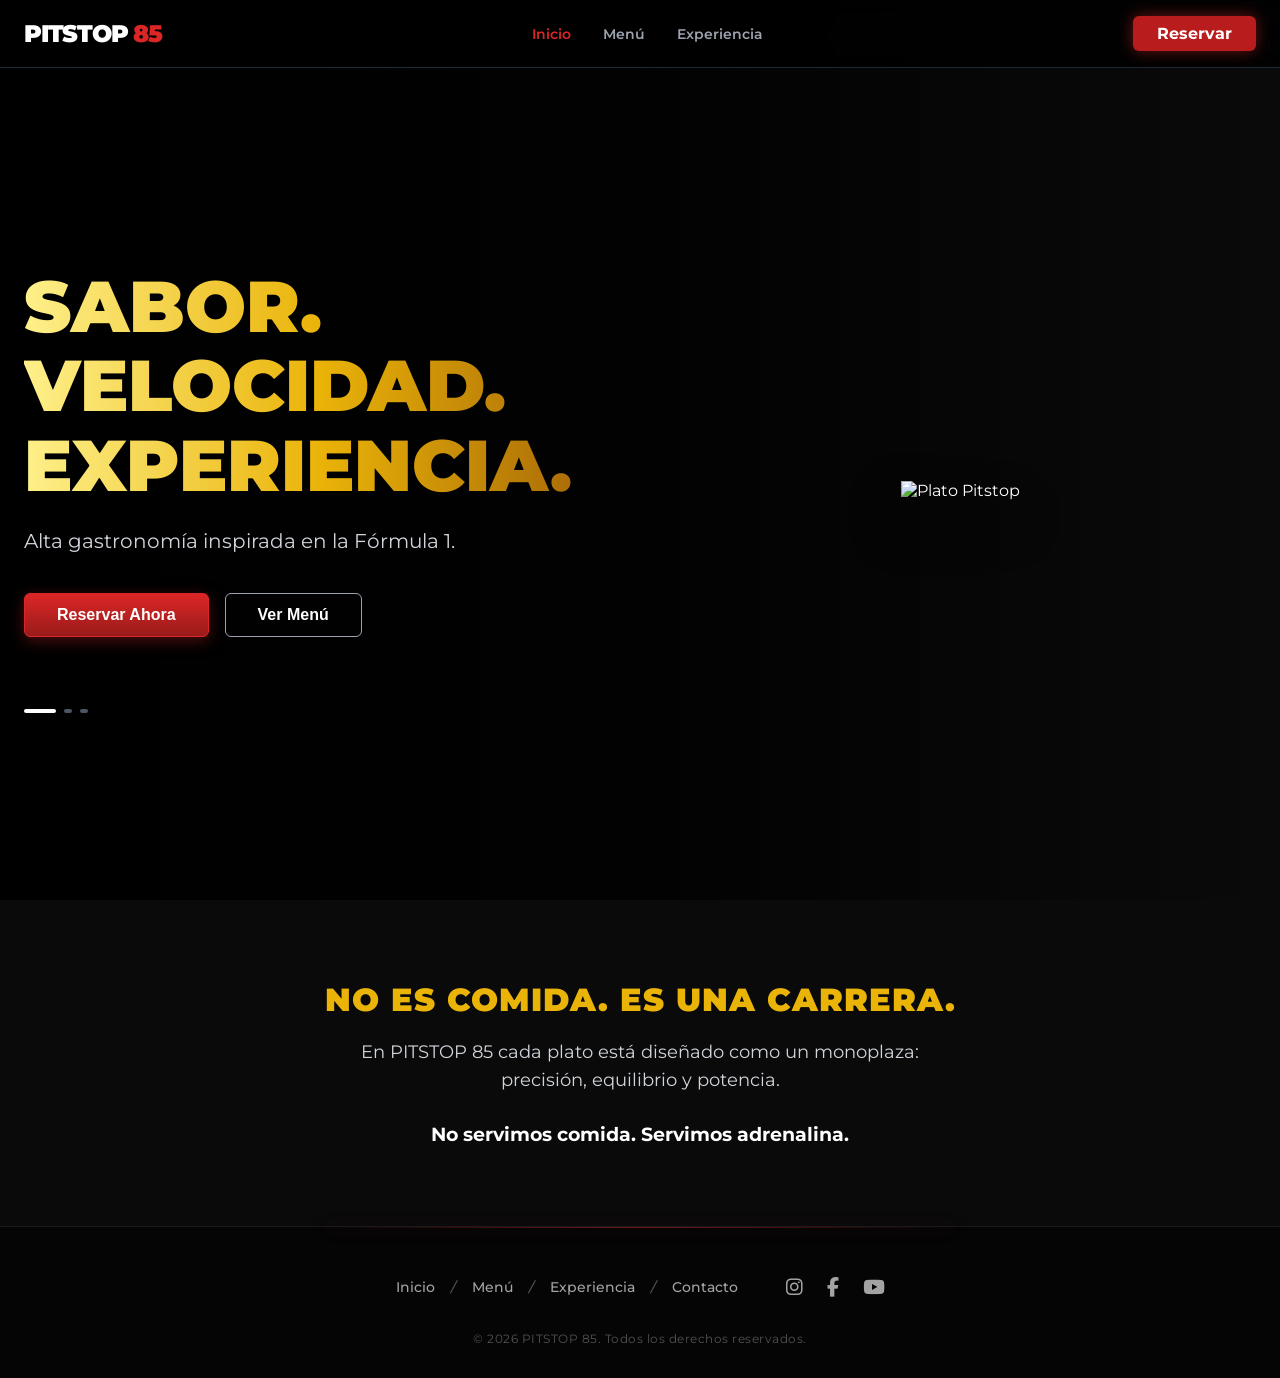
==== index.html @ 83563f8b "Add files via upload" ====
<!DOCTYPE html>
<html lang="es">
<head>
    <meta charset="UTF-8">
    <meta name="viewport" content="width=device-width, initial-scale=1.0">
    <title>PITSTOP 85</title>
    <link rel="stylesheet" href="styles.css">
    <link href="https://fonts.googleapis.com/css2?family=Montserrat:ital,wght@0,400;0,700;0,900&display=swap" rel="stylesheet">
    <link rel="stylesheet" href="https://cdnjs.cloudflare.com/ajax/libs/font-awesome/6.4.0/css/all.min.css">
</head>
<body>

    <header class="navbar animate-slide-down">
        <div class="nav-container">
            <div class="logo">
                PITSTOP <span class="text-red">85</span>
            </div>
            <nav class="nav-links">
            <a href="#" class="active">Inicio</a>
            <a href="menu.html">Menú</a>                
            <a href="experiencia.html">Experiencia</a>
            </nav>
            <a href="reservar.html" class="btn-reserve">Reservar</a>
        </div>
    </header>

    <section class="hero">
        <div class="hero-bg"></div>
        <div class="hero-overlay"></div>

        <div class="hero-content">
            <div class="hero-text-area">
                <h1 class="gradient-text animate-fade-up delay-100";>
                   Sabor. Velocidad.<br>Experiencia.
                </h1>
                <p class="subtitle animate-fade-up delay-200">
                    Alta gastronomía inspirada en la Fórmula 1.
                </p>
                
                <div class="btn-group animate-fade-up delay-300">
                    <button class="btn-primary" onclick="window.location.href='reservar.html'">Reservar Ahora</button>
                    <button class="btn-secondary" onclick="window.location.href='menu.html'">Ver Menú</button>
                </div>
                
                <div class="slider-dots animate-fade-up delay-400" id="dots-container">
                    <div class="dot active" onclick="cambiarPlatoManual(0)"></div>
                    <div class="dot" onclick="cambiarPlatoManual(1)"></div>
                    <div class="dot" onclick="cambiarPlatoManual(2)"></div>
                </div>
            </div>

            <div class="hero-image-area" style="overflow: visible; width: 100%; position: relative;">
                <img src="src/Bebidas.png" alt="Plato Pitstop" id="plato-img" class="burger-img animate-slide-right">
            </div>
        </div>
    </section>

    <section class="info-section">
        <div class="info-content animate-fade-up delay-100">
            <h2 class="title-gold">
                NO ES COMIDA. ES UNA CARRERA.
            </h2>
            <p class="info-text">
                En PITSTOP 85 cada plato está diseñado como un monoplaza:<br> precisión, equilibrio y potencia.
            </p>
            <p class="info-highlight">
                No servimos comida. Servimos adrenalina.
            </p>
        </div>
    </section>

    <footer class="footer">
        <div class="footer-content">
            <div class="footer-links">
                <a href="#">Inicio</a> <span class="separator">/</span>
                <a href="menu.html">Menú</a> <span class="separator">/</span>
                <a href="experiencia.html">Experiencia</a> <span class="separator">/</span>
                <a href="#">Contacto</a>
            </div>
            <div class="footer-socials">
                <a href="#"><i class="fa-brands fa-instagram"></i></a>
                <a href="#"><i class="fa-brands fa-facebook-f"></i></a>
                <a href="#"><i class="fa-brands fa-youtube"></i></a>
            </div>
        </div>
        <div class="footer-copyright">
            <p>© 2026 PITSTOP 85. Todos los derechos reservados.</p>
        </div>
    </footer>

    <script>
        const platos = [
            { 
                src: "src/Bebidas.png", 
                width: "800px"  
            },
            { 
                src: "src/Hamburguesa.png", 
                width: "800px" 
            },
            { 
                src: "src/Carnita.png", 
                width: "800px"  
            }
 
        ];
        
        let indexActual = 0;
        const imagenDOM = document.getElementById('plato-img');
        const dots = document.querySelectorAll('.dot');
        let intervaloCarrusel;

        function cambiarPlato(nuevoIndex) {
            imagenDOM.classList.remove('animate-slide-right');
            
            imagenDOM.style.transform = 'translateX(100vw)';
            imagenDOM.style.opacity = '0';

            setTimeout(() => {
                indexActual = nuevoIndex;
                imagenDOM.src = platos[indexActual].src; 
                
                imagenDOM.style.maxWidth = platos[indexActual].width; 
                
                dots.forEach(dot => dot.classList.remove('active'));
                dots[indexActual].classList.add('active');

                setTimeout(() => {
                    imagenDOM.style.transform = 'translateX(0) scale(1)'; 
                    imagenDOM.style.opacity = '1';
                }, 100); 

            }, 600); 
        }

        function siguientePlato() {
            let next = (indexActual + 1) % platos.length;
            cambiarPlato(next);
        }

        function cambiarPlatoManual(index) {
            clearInterval(intervaloCarrusel); 
            if (index !== indexActual) {
                cambiarPlato(index);
            }
            iniciarCarrusel(); 
        }

        function iniciarCarrusel() {
            intervaloCarrusel = setInterval(siguientePlato, 5000); 
        }

        iniciarCarrusel();
        
        imagenDOM.style.maxWidth = platos[0].width;
    </script>
</body>
</html>
---- styles.css ----
/* =====================================================
   RESET GENERAL 
   ===================================================== */

* {
    margin: 0;
    padding: 0; 
    box-sizing: border-box; 
}

/* =====================================================
   VARIABLES GLOBALES 
   ===================================================== */

:root {
    --bg-dark: #0a0a0a; 
    --red-main: #dc2626; 
    --red-dark: #991b1b; 
    --text-light: #ffffff; 
    --text-gray: #d1d5db; 
}

body {
    font-family: 'Montserrat', sans-serif; 
    background-color: var(--bg-dark);
    color: var(--text-light); 
    overflow-x: hidden; 
}

/* =====================================================
   HEADER
   ===================================================== */

.navbar {
    position: fixed; 
    width: 100%;
    top: 0;
    z-index: 50; 
    background-color: rgba(0, 0, 0, 0.8); 
    backdrop-filter: blur(10px); 
    border-bottom: 1px solid #1f2937; 
}

.nav-container {
    max-width: 1280px; 
    margin: 0 auto;
    padding: 1rem 1.5rem;
    display: flex;
    justify-content: space-between;
    align-items: center;
}

.logo {
    font-size: 1.5rem;
    font-weight: 900; 
    text-transform: uppercase;
    letter-spacing: -0.05em;
}

.text-red { 
    color: var(--red-main); 
}

.nav-links {
    display: none;      
    gap: 2rem;
    font-size: 0.875rem;
    font-weight: 600;
}

@media (min-width: 768px) {
    .nav-links { 
        display: flex; 
    }
}

.nav-links a {
    color: #9ca3af;
    text-decoration: none;
    transition: color 0.3s ease;
}

.nav-links a:hover, 
.nav-links a.active {
    color: var(--text-light);
}

.nav-links a.active {
    color: var(--red-main); 
}

.btn-reserve {
    background-color: #b91c1c;
    color: white;
    padding: 0.5rem 1.5rem;
    border-radius: 0.375rem;
    font-weight: 700;
    text-decoration: none;
    box-shadow: 0 0 15px rgba(220, 38, 38, 0.5); 
    transition: background-color 0.3s ease;
}

.btn-reserve:hover { 
    background-color: var(--red-main); 
}

/* =====================================================
   HERO SECTION 
   ===================================================== */

.hero {
    position: relative;
    min-height: 100vh; 
    display: flex;
    align-items: center;
    padding-top: 5rem; 
}

.hero-bg {
    position: absolute;
    inset: 0;
    background-image: url(src/FondoHome.png);
    background-size: cover;
    background-position: center;
    opacity: 1;
    z-index: -2;
}

.hero-overlay {
    position: absolute;
    inset: 0;
    background: linear-gradient(to right, #000000, rgba(0,0,0,0.8), transparent);
    z-index: -1;
}

.hero-content {
    max-width: 1280px;
    margin: 0 auto;
    padding: 0 1.5rem;
    width: 100%;
    display: grid;
    grid-template-columns: 1fr;
    gap: 3rem;
    align-items: center;
}

@media (min-width: 768px) {
    .hero-content { 
        grid-template-columns: 1fr 1fr; 
    }
}

.hero-text-area {
    display: flex;
    flex-direction: column;
    gap: 1.5rem;
}

.gradient-text {
    font-size: 3rem;
    line-height: 1.1;
    font-weight: 900;
    text-transform: uppercase;
    background: linear-gradient(to right, #fef08a, #eab308, #a16207);
    background-clip: text;
    -webkit-background-clip: text;
    -webkit-text-fill-color: transparent;
}

@media (min-width: 768px) {
    .gradient-text { 
        font-size: 4.5rem; 
    }
}

.subtitle {
    font-size: 1.25rem;
    color: var(--text-gray);
}

.btn-group {
    display: flex;
    gap: 1rem;
    margin-top: 1rem;
}

.btn-primary {
    background: linear-gradient(to bottom, var(--red-main), var(--red-dark));
    color: white;
    padding: 0.75rem 2rem;
    border: 1px solid var(--red-main);
    border-radius: 0.375rem;
    font-weight: 700;
    font-size: 1rem;
    cursor: pointer;
    box-shadow: 0 4px 15px rgba(153, 27, 27, 0.5);
    transition: all 0.3s ease;
}

.btn-primary:hover {
    background: linear-gradient(to bottom, #ef4444, #b91c1c);
}

.btn-secondary {
    background: transparent;
    color: white;
    padding: 0.75rem 2rem;
    border: 1px solid #9ca3af;
    border-radius: 0.375rem;
    font-weight: 700;
    font-size: 1rem;
    cursor: pointer;
    transition: all 0.3s ease;
}

.btn-secondary:hover {
    border-color: white;
    background-color: rgba(255, 255, 255, 0.1);
}

.slider-dots {
    display: flex;
    gap: 0.5rem;
    margin-top: 3rem;
}

.dot {
    width: 0.5rem;
    height: 0.25rem;
    background-color: #4b5563;
    border-radius: 9999px;
    cursor: pointer;
    transition: all 0.3s ease;
}

.dot.active {
    width: 2rem;
    background-color: white;
}

.hero-image-area {
    display: flex;
    justify-content: center;
    align-items: center;
    width: 100%;
    min-height: 400px;
    position: relative;
}

.burger-img {
    width: none !important; 
    max-height: 70vh !important;
    object-fit: contain !important;
    filter: drop-shadow(0 25px 25px rgba(0,0,0,0.5));
    transition: transform 0.6s cubic-bezier(0.25, 1, 0.5, 1), 
                opacity 0.6s ease, 
                max-width 0.6s ease;
}

.burger-img:hover {
    transform: scale(1.1) !important;
}

.info-section {
    position: relative;
    padding: 5rem 0 3rem 0; 
    background-color: var(--bg-dark);
    text-align: center; 
}

.info-content {
    max-width: 56rem; 
    margin: 0 auto;
    padding: 0 1.5rem;
    display: flex;
    flex-direction: column;
    gap: 1.2rem;
}

.title-gold {
    font-size: 2rem;
    font-weight: 900;
    text-transform: uppercase;
    color: #eab308; 
    letter-spacing: 1px;
}

.info-text {
    font-size: 1.1rem;
    color: var(--text-gray);
    line-height: 1.6;
    font-weight: 400;
}

.info-highlight {
    font-size: 1.2rem;
    font-weight: 700;
    color: white;
    margin-top: 0.5rem;
}

/* =====================================================
   FOOTER 
   ===================================================== */

.footer {
    background-color: #050505; 
    border-top: 1px solid #1a1a1a;
    padding: 3rem 1.5rem 2rem 1.5rem;
    text-align: center;
    position: relative;
    margin-top: 2rem;
}

.footer::before {
    content: '';
    position: absolute;
    top: 0;
    left: 50%;
    transform: translateX(-50%);
    width: 50%;
    height: 1px;
    background: linear-gradient(to right, transparent, rgba(220, 38, 38, 0.5), transparent);
    box-shadow: 0 0 20px rgba(220, 38, 38, 0.3);
}

.footer-content {
    display: flex;
    flex-direction: column;
    align-items: center;
    gap: 1.5rem;
    margin-bottom: 2rem;
}

@media (min-width: 768px) {
    .footer-content {
        flex-direction: row; 
        justify-content: center;
        gap: 3rem;
    }
}

.footer-links {
    display: flex;
    align-items: center;
    gap: 1rem;
    font-size: 0.9rem;
    font-weight: 500;
    color: #a3a3a3;
}

.footer-links a {
    color: #a3a3a3;
    text-decoration: none;
    transition: color 0.3s ease;
}

.footer-links a:hover {
    color: var(--text-light);
}

.separator {
    color: #525252;
    font-style: italic;
}

.footer-socials {
    display: flex;
    gap: 1.5rem;
}

.footer-socials a {
    color: #a3a3a3;
    font-size: 1.2rem;
    transition: color 0.3s ease, transform 0.3s ease;
}

.footer-socials a:hover {
    color: var(--text-light);
    transform: translateY(-3px); 
}

.footer-copyright {
    font-size: 0.75rem;
    color: #525252;
    letter-spacing: 0.5px;
}

/* =====================================================
   ANIMACIONES (@keyframes)
   ===================================================== */

/* Aparece desde abajo suave */
@keyframes fadeInUp {
    0% { 
        opacity: 0; 
        transform: translateY(30px); 
    }
    100% { 
        opacity: 1; 
        transform: translateY(0); 
    }
}

/* Entra desde la derecha con pequeño zoom */
@keyframes slideInRight {
    0% { 
        opacity: 0; 
        transform: translateX(50px) scale(0.95); 
    }
    100% { 
        opacity: 1; 
        transform: translateX(0) scale(1); 
    }
}

/* Baja desde arriba */
@keyframes slideDown {
    0% { 
        opacity: 0; 
        transform: translateY(-100%); 
    }
    100% { 
        opacity: 1; 
        transform: translateY(0); 
    }
}

/* Movimiento flotante infinito */
@keyframes float {
    0% { transform: translateY(0px); }
    50% { transform: translateY(-10px); }
    100% { transform: translateY(0px); }
}

/* =====================================================
   PÁGINA DE RESERVAS (FORMULARIO)
   ===================================================== */

/* Sección completa centrada en pantalla */
.reserve-section {
    position: relative;
    min-height: 100vh; 
    padding: 8rem 1.5rem 4rem 1.5rem; 
    display: flex;
    justify-content: center;
    align-items: center;
}

/* Caja principal del formulario */
.reserve-container {
    background-color: rgba(10, 10, 10, 0.7); 
    backdrop-filter: blur(15px); 
    border: 1px solid #1f2937;
    border-top: 2px solid var(--red-main); 
    padding: 3rem 2rem;
    border-radius: 0.5rem;
    width: 100%;
    max-width: 600px;
    box-shadow: 0 20px 40px rgba(0,0,0,0.8);
    position: relative;
    z-index: 10;
}

.reserve-form {
    margin-top: 2rem;
}

.form-group {
    margin-bottom: 1.5rem;
}

/* Labels */
.form-label {
    display: block;
    margin-bottom: 0.5rem;
    font-size: 0.9rem;
    font-weight: 600;
    color: var(--text-gray);
    text-transform: uppercase;
    letter-spacing: 0.5px;
}

/* Inputs */
.form-input {
    width: 100%;
    padding: 0.8rem 1rem;
    background-color: #111111;
    border: 1px solid #333333;
    border-radius: 0.375rem;
    color: white;
    font-family: 'Montserrat', sans-serif;
    font-size: 1rem;
    transition: all 0.3s ease;
}

/* Ícono calendario blanco */
.form-input::-webkit-calendar-picker-indicator {
    filter: invert(1);
    cursor: pointer;
}

.form-input:focus {
    outline: none;
    border-color: var(--red-main);
    box-shadow: 0 0 15px rgba(220, 38, 38, 0.3);
    background-color: #000000;
}

/* Grid responsive */
.grid-2 {
    display: grid;
    grid-template-columns: 1fr;
    gap: 0;
}

@media (min-width: 768px) {
    .grid-2 { 
        grid-template-columns: 1fr 1fr; 
        gap: 1.5rem;
    }
}

/* =====================================================
    CONFIRMACIÓN RESERVA
   ===================================================== */

.modal-overlay {
    position: fixed;
    top: 0;
    left: 0;
    width: 100%;
    height: 100%;
    background: rgba(0, 0, 0, 0.9); 
    backdrop-filter: blur(8px);
    display: flex;
    justify-content: center;
    align-items: center;
    z-index: 1000;
    padding: 20px;
}

/* Caja */
.modal-content {
    background: #0f0f0f;
    padding: 3rem 2rem;
    border-radius: 20px;
    max-width: 450px;
    width: 100%;
    text-align: center;
    animation: modal-appear 0.4s cubic-bezier(0.175, 0.885, 0.32, 1.275);
}

/* Animación pop */
@keyframes modal-appear {
    from { transform: scale(0.8); opacity: 0; }
    to { transform: scale(1); opacity: 1; }
}

.modal-header h2 {
    margin-bottom: 1rem;
    letter-spacing: 2px;
}

/* =====================================================
   BLOOM ROJO 
   ===================================================== */

.bloom-text {
    color: rgb(255, 0, 0); 
    text-shadow: 
        0 0 5px var(--red-main),   
        0 0 15px var(--red-main),  
        0 0 30px var(--red-main),  
        0 0 50px var(--red-dark); 
}

.bloom-box {
    border: 1px solid var(--red-main); 
    box-shadow: 
        0 0 10px rgba(220, 38, 38, 0.6),   
        0 0 25px rgba(220, 38, 38, 0.4), 
        0 0 50px rgba(220, 38, 38, 0.2),  
        inset 0 0 15px rgba(220, 38, 38, 0.3); 
    transition: box-shadow 0.3s ease, transform 0.3s ease;
}

.bloom-box:hover {
    box-shadow: 
        0 0 15px rgba(220, 38, 38, 0.8),
        0 0 35px rgba(220, 38, 38, 0.6),
        0 0 70px rgba(220, 38, 38, 0.4),
        inset 0 0 20px rgba(220, 38, 38, 0.5);
    transform: scale(1.02);
}

/* =====================================================
   BLOOM AMARILLO 
   ===================================================== */

.bloom-text2 {
    color: #eab308; 
    text-shadow: 
        0 0 5px rgba(234, 179, 8, 0.8),   
        0 0 15px rgba(234, 179, 8, 0.6),  
        0 0 30px rgba(234, 179, 8, 0.4),  
        0 0 50px rgba(234, 179, 8, 0.2); 
}

.bloom-box2 {
    border: 1px solid var(--red-main);
    box-shadow: 
        0 0 5px rgba(234, 179, 8, 0.8),   
        0 0 15px rgba(234, 179, 8, 0.6), 
        0 0 30px rgba(234, 179, 8, 0.4), 
        inset 0 0 50px rgba(234, 179, 8, 0.2); 
    transition: box-shadow 0.3s ease, transform 0.3s ease;
}

.bloom-box2:hover {
    transform: scale(1.02);
}

/* =====================================================
   BLOOM BLANCO 
   ===================================================== */

.bloom-text3 {
    color: #ffffff; 
    text-shadow: 
        0 0 5px rgba(255, 255, 255, 0.8),   
        0 0 15px rgba(255, 255, 255, 0.6),  
        0 0 30px rgba(255, 255, 255, 0.4),  
        0 0 50px rgba(255, 255, 255, 0.2); 
}

.bloom-box3 {
    border: 1px solid rgba(255, 255, 255, 0.5);
    box-shadow: 
        0 0 5px rgba(255, 255, 255, 0.8),   
        0 0 15px rgba(255, 255, 255, 0.6),  
        0 0 30px rgba(255, 255, 255, 0.4), 
        inset 0 0 50px rgba(255, 255, 255, 0.2);  
    transition: box-shadow 0.3s ease, transform 0.3s ease;
}

.bloom-box3:hover {
    transform: scale(1.02);
}

/* =====================================================
   PÁGINA DE MENÚ
   ===================================================== */

.menu-single-section {
    position: relative;
    min-height: 100vh;
    padding: 10rem 1.5rem 5rem 1.5rem;
    display: flex;
    justify-content: center;
    align-items: center;
    background-color: var(--bg-dark);
}

.menu-container {
    width: 100%;
    max-width: 1200px;
    margin: 0 auto;
    position: relative;
    z-index: 10;
}

.menu-image-box {
    display: flex;
    justify-content: center;
    align-items: center;
    width: 100%;
    margin-top: -170px; 
}

.menu-master-img {
    width: 200%; 
    max-width: 1500px; 
    height: auto;
    object-fit: contain; 
    filter: drop-shadow(0 20px 40px rgba(0,0,0,0.8));
    transition: transform 0.5s ease;
}

.menu-master-img:hover {
    transform: scale(1.02);
}

/* =====================================================
   COMING SOON 
   ===================================================== */

.coming-soon {
    padding: 4rem 1.5rem;
    display: flex;
    justify-content: center;
}

.coming-container {
    width: 100%;
    max-width: 800px;
    background: rgba(15, 15, 15, 0.95);
    padding: 3rem 2rem;
    border-radius: 15px;
    text-align: center;
    border: 1px solid rgba(220, 38, 38, 0.3);
}

.tag-red {
    background-color: var(--red-main);
    color: white;
    padding: 4px 12px;
    font-weight: 900;
    font-size: 0.7rem;
    letter-spacing: 2px;
    border-radius: 4px;
    display: inline-block;
    margin-bottom: 1rem;
}

.coming-status {
    margin: 2.5rem auto 0;
    display: flex;
    flex-direction: column;
    align-items: center;
    gap: 8px;
}

.status-bar {
    width: 100%;
    max-width: 300px;
    height: 6px;
    background: #1a1a1a;
    border-radius: 10px;
    overflow: hidden;
    border: 1px solid #333;
}

.status-fill {
    width: 85%;
    height: 100%;
    background: linear-gradient(90deg, var(--red-main), #facc15);
    box-shadow: 0 0 15px rgba(220, 38, 38, 0.5);
    animation: loading-pulse 2s infinite ease-in-out;
}

.status-text {
    font-size: 0.65rem;
    color: var(--text-gray);
    letter-spacing: 2px;
    font-weight: 700;
}

.coming-soon-text {
    margin-top: 1.5rem;
    font-size: 2rem;
    font-weight: 900;
    font-style: italic;
    color: transparent;
    -webkit-text-stroke: 1px rgba(255, 255, 255, 0.2);
    letter-spacing: 8px;
}

@keyframes loading-pulse {
    0% { opacity: 0.7; }
    50% { opacity: 1; }
    100% { opacity: 0.7; }
}

/* =====================================================
   EXPERIENCIA
   ===================================================== */

/* Wrapper con fondo fijo tipo profundidad */
.parallax-wrapper {
    position: relative;
    background-image: url(src/FondoHome.png); 
    background-size: cover;
    background-position: center;
    
    background-attachment: fixed; 
}

.parallax-wrapper::before {
    content: '';
    position: absolute;
    inset: 0;
    background-color: rgba(10, 10, 10, 0.85); 
    z-index: 0;
}

.experience-grid {
    padding: 5rem 1.5rem;
    background-color: transparent !important; 
    position: relative;
    z-index: 1; 
}

.cta-section {
    position: relative;
    z-index: 1;
}

.max-w-7xl {
    max-width: 1280px;
    margin: 0 auto;
}

/* =====================================================
   EXPERIENCIA
   ===================================================== */

.exp-row {
    display: flex;
    flex-direction: column;
    align-items: center;
    gap: 3rem;
    margin-bottom: 6rem;
}

@media (min-width: 768px) {
    .exp-row {
        flex-direction: row;
        justify-content: space-between;
    }
    
    .exp-row.reverse {
        flex-direction: row-reverse;
    }
    
    .exp-img-box, 
    .exp-text {
        flex: 1; 
    }
}

.exp-img-box {
    width: 100%;
    border-radius: 10px;
    overflow: hidden; 
}

.exp-img {
    width: 100%;
    height: 100%;
    object-fit: cover; 
    display: block;
    transition: transform 0.5s ease;
}

/* Zoom suave en hover */
.exp-img-box:hover .exp-img {
    transform: scale(1.05);
}

.exp-text {
    width: 100%;
    display: flex;
    flex-direction: column;
    gap: 1rem;
}

.text-right {
    text-align: left;
}

@media (min-width: 768px) {
    .text-right { 
        text-align: right; 
    }
}

.cta-section {
    padding: 0 1.5rem 6rem 1.5rem;
    display: flex;
    justify-content: center;
}

.cta-container {
    width: 100%;
    max-width: 800px;
}

/* =====================================================
   CLASES DE ANIMACIÓN UTILITARIAS
   ===================================================== */

/* Baja desde arriba */
.animate-slide-down { 
    animation: slideDown 0.8s cubic-bezier(0.25, 1, 0.5, 1) forwards; 
}

/* Aparece desde abajo */
.animate-fade-up { 
    opacity: 0; 
    animation: fadeInUp 0.8s cubic-bezier(0.25, 1, 0.5, 1) forwards; 
}

/* Entra desde la derecha + flotación infinita */
.animate-slide-right { 
    opacity: 0; 
    animation: 
        slideInRight 1s cubic-bezier(0.25, 1, 0.5, 1) forwards, 
        float 4s ease-in-out 1s infinite; 
}a

/* =====================================================
   DELAYS PARA EFECTO CASCADA
   ===================================================== */

.delay-100 { animation-delay: 0.1s; }
.delay-200 { animation-delay: 0.2s; }
.delay-300 { animation-delay: 0.3s; }
.delay-400 { animation-delay: 0.4s; }
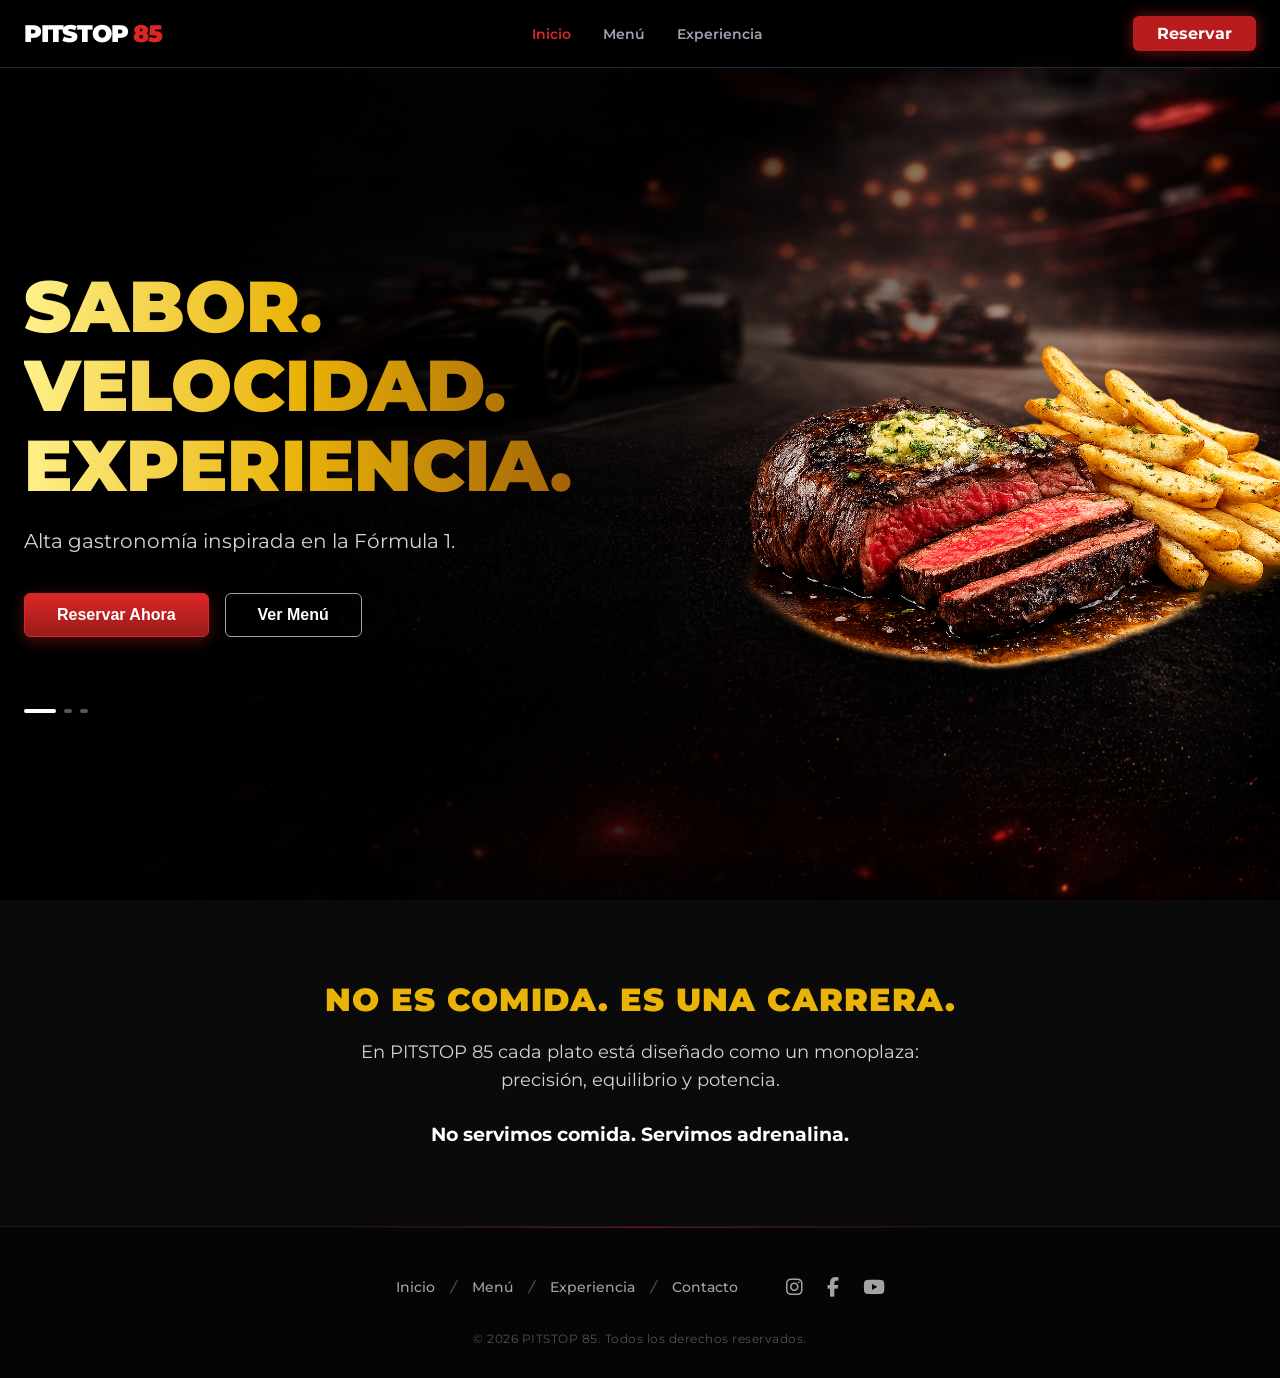
==== commit 8bdefe95: "Update index.html" ====
--- a/index.html
+++ b/index.html
@@ -50,7 +50,7 @@
             </div>
 
             <div class="hero-image-area" style="overflow: visible; width: 100%; position: relative;">
-                <img src="src/Bebidas.png" alt="Plato Pitstop" id="plato-img" class="burger-img animate-slide-right">
+                <img src="src/Carnita.png" alt="Plato Pitstop" id="plato-img" class="burger-img animate-slide-right">
             </div>
         </div>
     </section>
@@ -155,4 +155,5 @@
         imagenDOM.style.maxWidth = platos[0].width;
     </script>
 </body>
-</html>+
+</html>
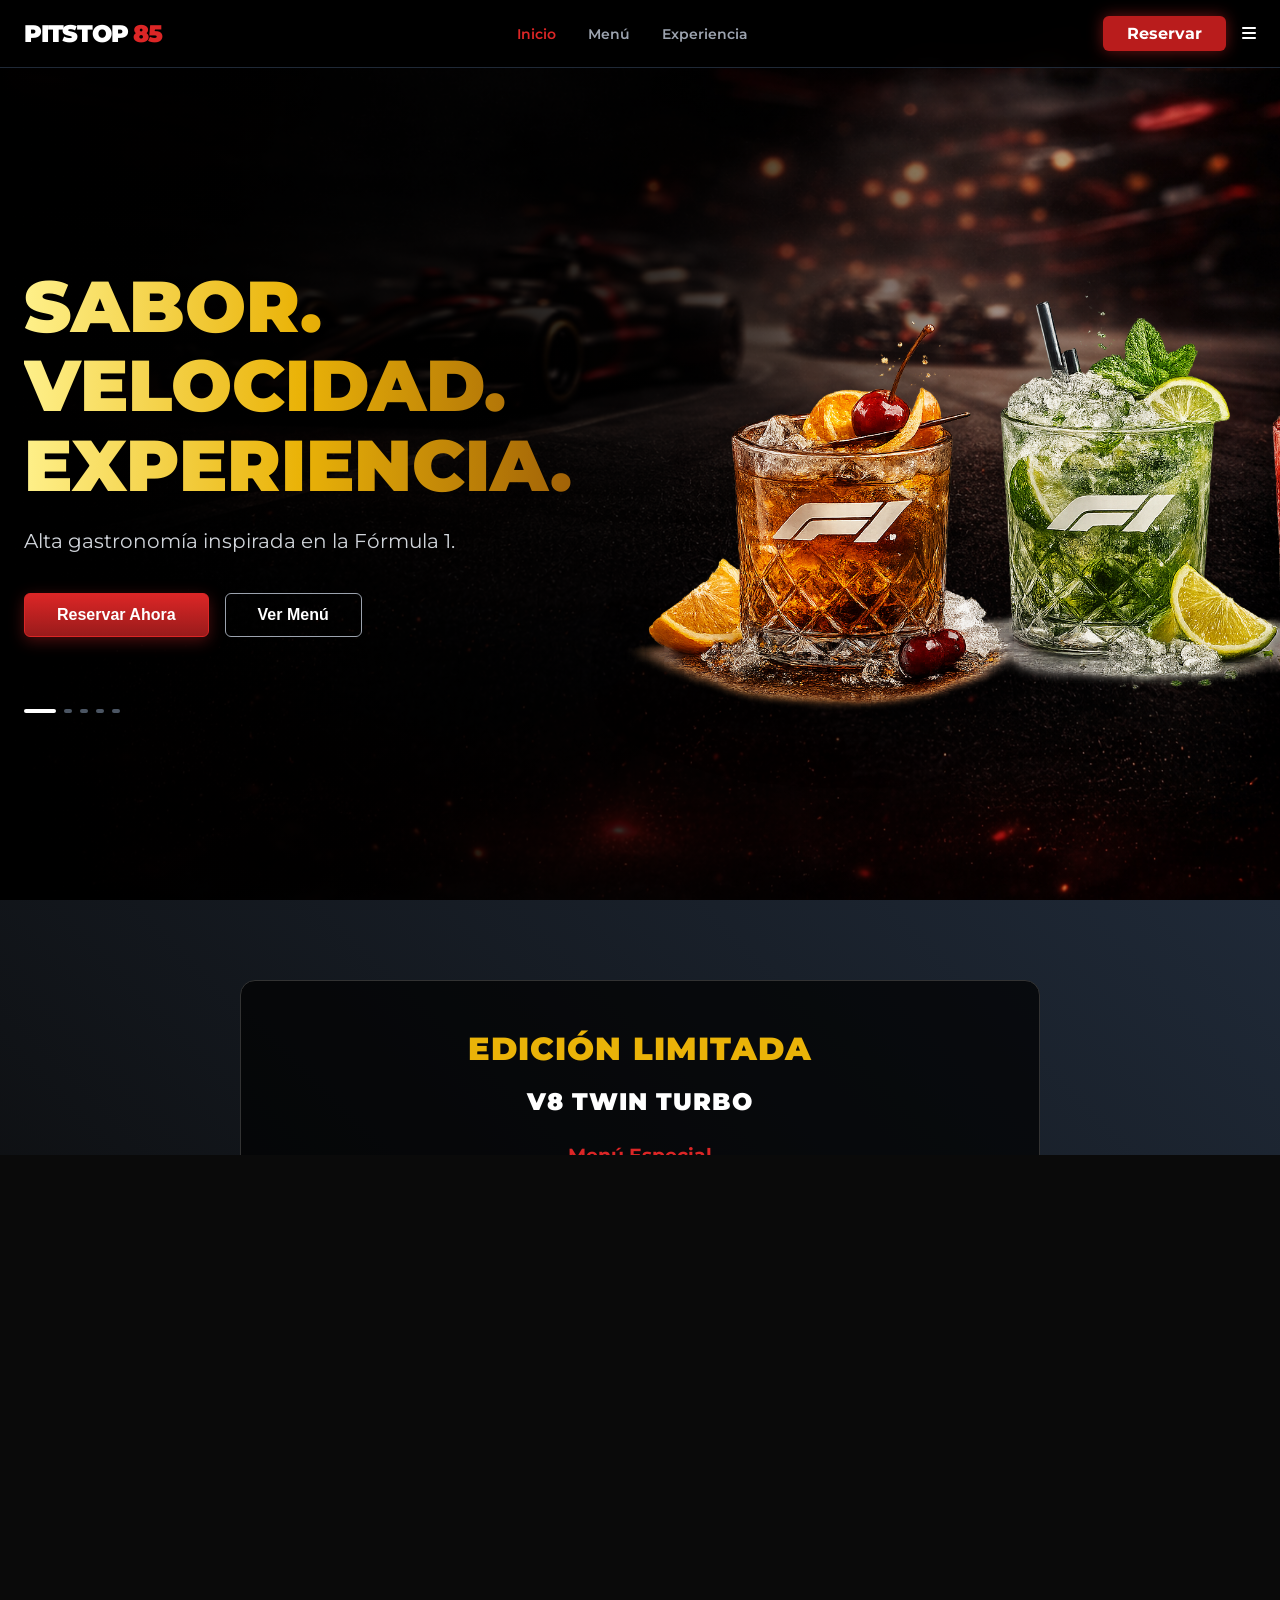
==== commit 59af36ac: "Update index.html" ====
--- a/index.html
+++ b/index.html
@@ -13,74 +13,72 @@
     <header class="navbar animate-slide-down">
         <div class="nav-container">
             <div class="logo">
-                PITSTOP <span class="text-red">85</span>
+                <a href="index.html" style="color: inherit; text-decoration: none;">PITSTOP <span class="text-red">85</span></a>
             </div>
-            <nav class="nav-links">
-            <a href="#" class="active">Inicio</a>
-            <a href="menu.html">Menú</a>                
-            <a href="experiencia.html">Experiencia</a>
+            <nav class="nav-links" id="nav-links">
+                <a href="index.html" class="active">Inicio</a>
+                <a href="menu.html">Menú</a>                
+                <a href="experiencia.html">Experiencia</a>
             </nav>
-            <a href="reservar.html" class="btn-reserve">Reservar</a>
+            <div style="display: flex; align-items: center; gap: 1rem;">
+                <a href="reservar.html" class="btn-reserve">Reservar</a>
+                <div class="menu-toggle" id="mobile-menu">
+                    <i class="fa-solid fa-bars"></i>
+                </div>
+            </div>
         </div>
     </header>
 
     <section class="hero">
         <div class="hero-bg"></div>
         <div class="hero-overlay"></div>
-
         <div class="hero-content">
             <div class="hero-text-area">
-                <h1 class="gradient-text animate-fade-up delay-100";>
-                   Sabor. Velocidad.<br>Experiencia.
-                </h1>
-                <p class="subtitle animate-fade-up delay-200">
-                    Alta gastronomía inspirada en la Fórmula 1.
-                </p>
-                
+                <h1 class="gradient-text animate-fade-up delay-100">Sabor. Velocidad.<br>Experiencia.</h1>
+                <p class="subtitle animate-fade-up delay-200">Alta gastronomía inspirada en la Fórmula 1.</p>
                 <div class="btn-group animate-fade-up delay-300">
                     <button class="btn-primary" onclick="window.location.href='reservar.html'">Reservar Ahora</button>
-                    <button class="btn-secondary" onclick="window.location.href='menu.html'">Ver Menú</button>
+                    <button class="btn-secondary" id="boton-2-menu">Ver Menú</button>
                 </div>
-                
                 <div class="slider-dots animate-fade-up delay-400" id="dots-container">
                     <div class="dot active" onclick="cambiarPlatoManual(0)"></div>
                     <div class="dot" onclick="cambiarPlatoManual(1)"></div>
                     <div class="dot" onclick="cambiarPlatoManual(2)"></div>
+                    <div class="dot" onclick="cambiarPlatoManual(3)"></div>
+                    <div class="dot" onclick="cambiarPlatoManual(4)"></div>
                 </div>
             </div>
-
-            <div class="hero-image-area" style="overflow: visible; width: 100%; position: relative;">
-                <img src="src/Carnita.png" alt="Plato Pitstop" id="plato-img" class="burger-img animate-slide-right">
+            <div class="hero-image-area">
+                <img src="src/Bebidas.png" alt="Plato Pitstop" id="plato-img" class="burger-img animate-slide-right">
             </div>
         </div>
     </section>
 
-    <section class="info-section">
-        <div class="info-content animate-fade-up delay-100">
-            <h2 class="title-gold">
-                NO ES COMIDA. ES UNA CARRERA.
-            </h2>
-            <p class="info-text">
-                En PITSTOP 85 cada plato está diseñado como un monoplaza:<br> precisión, equilibrio y potencia.
-            </p>
-            <p class="info-highlight">
-                No servimos comida. Servimos adrenalina.
-            </p>
+    <section class="info-section color-box" id="caja-color" style="background: linear-gradient(45deg, #0a0a0a, #1f2937); padding: 5rem 1.5rem; transition: background 0.5s ease;">
+        <div class="info-content col1" style="background: rgba(0,0,0,0.7); padding: 3rem; border-radius: 15px; border: 1px solid #333; max-width: 800px; margin: 0 auto; text-align: center;">
+            <h2 class="title-gold title-1">EDICIÓN LIMITADA</h2>
+            <h2 class="title-gold title-2" style="color: white; font-size: 1.5rem;">V8 TWIN TURBO</h2>
+            <p class="info-highlight subtitle-1" style="color: var(--red-main);">Menú Especial</p>
+            <p class="info-text description-text" style="margin: 1.5rem 0;">Corte premium bañado en salsa oscura, ahumado al instante. Solo para verdaderos pilotos.</p>
+            <p class="info-highlight price-tag" style="font-size: 2.5rem; font-weight: 900;">$185.000</p>
+
+            <div class="btn-group" style="justify-content: center; margin-top: 2rem;">
+                <button class="btn-primary" id="btn-col1">Editar Info (Col1)</button>
+                <button class="btn-secondary" id="btn-color">Personalizar Colores</button>
+            </div>
         </div>
     </section>
 
     <footer class="footer">
         <div class="footer-content">
             <div class="footer-links">
-                <a href="#">Inicio</a> <span class="separator">/</span>
+                <a href="index.html">Inicio</a> <span class="separator">/</span>
                 <a href="menu.html">Menú</a> <span class="separator">/</span>
-                <a href="experiencia.html">Experiencia</a> <span class="separator">/</span>
-                <a href="#">Contacto</a>
+                <a href="experiencia.html">Experiencia</a>
             </div>
             <div class="footer-socials">
                 <a href="#"><i class="fa-brands fa-instagram"></i></a>
                 <a href="#"><i class="fa-brands fa-facebook-f"></i></a>
-                <a href="#"><i class="fa-brands fa-youtube"></i></a>
             </div>
         </div>
         <div class="footer-copyright">
@@ -88,72 +86,6 @@
         </div>
     </footer>
 
-    <script>
-        const platos = [
-            { 
-                src: "src/Bebidas.png", 
-                width: "800px"  
-            },
-            { 
-                src: "src/Hamburguesa.png", 
-                width: "800px" 
-            },
-            { 
-                src: "src/Carnita.png", 
-                width: "800px"  
-            }
- 
-        ];
-        
-        let indexActual = 0;
-        const imagenDOM = document.getElementById('plato-img');
-        const dots = document.querySelectorAll('.dot');
-        let intervaloCarrusel;
-
-        function cambiarPlato(nuevoIndex) {
-            imagenDOM.classList.remove('animate-slide-right');
-            
-            imagenDOM.style.transform = 'translateX(100vw)';
-            imagenDOM.style.opacity = '0';
-
-            setTimeout(() => {
-                indexActual = nuevoIndex;
-                imagenDOM.src = platos[indexActual].src; 
-                
-                imagenDOM.style.maxWidth = platos[indexActual].width; 
-                
-                dots.forEach(dot => dot.classList.remove('active'));
-                dots[indexActual].classList.add('active');
-
-                setTimeout(() => {
-                    imagenDOM.style.transform = 'translateX(0) scale(1)'; 
-                    imagenDOM.style.opacity = '1';
-                }, 100); 
-
-            }, 600); 
-        }
-
-        function siguientePlato() {
-            let next = (indexActual + 1) % platos.length;
-            cambiarPlato(next);
-        }
-
-        function cambiarPlatoManual(index) {
-            clearInterval(intervaloCarrusel); 
-            if (index !== indexActual) {
-                cambiarPlato(index);
-            }
-            iniciarCarrusel(); 
-        }
-
-        function iniciarCarrusel() {
-            intervaloCarrusel = setInterval(siguientePlato, 5000); 
-        }
-
-        iniciarCarrusel();
-        
-        imagenDOM.style.maxWidth = platos[0].width;
-    </script>
+    <script src="script.js"></script>
 </body>
-
 </html>
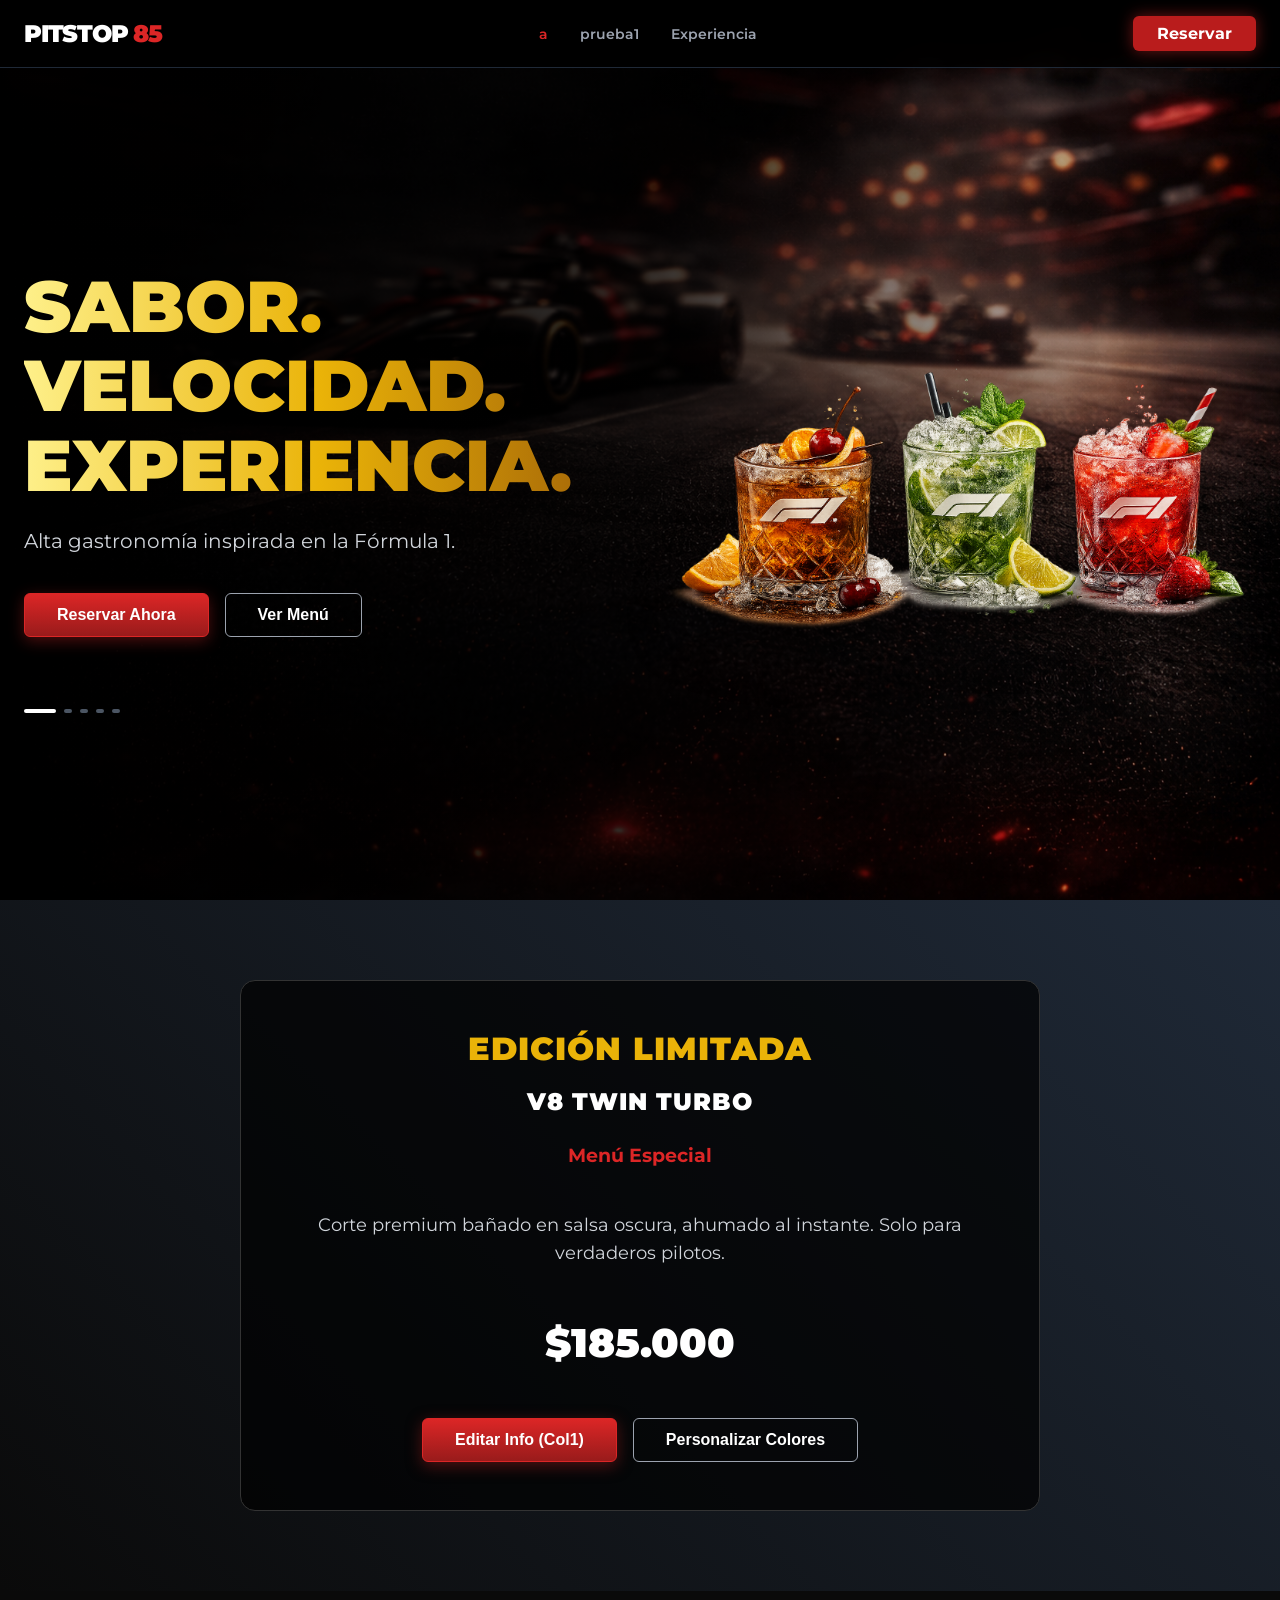
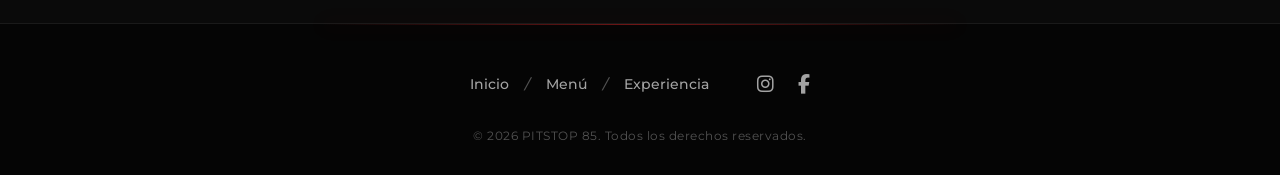
==== commit 51b45bbd: "Update index.html" ====
--- a/index.html
+++ b/index.html
@@ -16,8 +16,8 @@
                 <a href="index.html" style="color: inherit; text-decoration: none;">PITSTOP <span class="text-red">85</span></a>
             </div>
             <nav class="nav-links" id="nav-links">
-                <a href="index.html" class="active">Inicio</a>
-                <a href="menu.html">Menú</a>                
+                <a href="index.html" class="active">a</a>
+                <a href="menu.html">prueba1</a>                
                 <a href="experiencia.html">Experiencia</a>
             </nav>
             <div style="display: flex; align-items: center; gap: 1rem;">
--- a/styles.css
+++ b/styles.css
@@ -390,43 +390,21 @@
    ANIMACIONES (@keyframes)
    ===================================================== */
 
-/* Aparece desde abajo suave */
 @keyframes fadeInUp {
-    0% { 
-        opacity: 0; 
-        transform: translateY(30px); 
-    }
-    100% { 
-        opacity: 1; 
-        transform: translateY(0); 
-    }
-}
-
-/* Entra desde la derecha con pequeño zoom */
+    0% { opacity: 0; transform: translateY(30px); }
+    100% { opacity: 1; transform: translateY(0); }
+}
+
 @keyframes slideInRight {
-    0% { 
-        opacity: 0; 
-        transform: translateX(50px) scale(0.95); 
-    }
-    100% { 
-        opacity: 1; 
-        transform: translateX(0) scale(1); 
-    }
-}
-
-/* Baja desde arriba */
+    0% { opacity: 0; transform: translateX(50px) scale(0.95); }
+    100% { opacity: 1; transform: translateX(0) scale(1); }
+}
+
 @keyframes slideDown {
-    0% { 
-        opacity: 0; 
-        transform: translateY(-100%); 
-    }
-    100% { 
-        opacity: 1; 
-        transform: translateY(0); 
-    }
-}
-
-/* Movimiento flotante infinito */
+    0% { opacity: 0; transform: translateY(-100%); }
+    100% { opacity: 1; transform: translateY(0); }
+}
+
 @keyframes float {
     0% { transform: translateY(0px); }
     50% { transform: translateY(-10px); }
@@ -437,7 +415,6 @@
    PÁGINA DE RESERVAS (FORMULARIO)
    ===================================================== */
 
-/* Sección completa centrada en pantalla */
 .reserve-section {
     position: relative;
     min-height: 100vh; 
@@ -447,7 +424,6 @@
     align-items: center;
 }
 
-/* Caja principal del formulario */
 .reserve-container {
     background-color: rgba(10, 10, 10, 0.7); 
     backdrop-filter: blur(15px); 
@@ -462,15 +438,9 @@
     z-index: 10;
 }
 
-.reserve-form {
-    margin-top: 2rem;
-}
-
-.form-group {
-    margin-bottom: 1.5rem;
-}
-
-/* Labels */
+.reserve-form { margin-top: 2rem; }
+.form-group { margin-bottom: 1.5rem; }
+
 .form-label {
     display: block;
     margin-bottom: 0.5rem;
@@ -481,7 +451,6 @@
     letter-spacing: 0.5px;
 }
 
-/* Inputs */
 .form-input {
     width: 100%;
     padding: 0.8rem 1rem;
@@ -494,7 +463,6 @@
     transition: all 0.3s ease;
 }
 
-/* Ícono calendario blanco */
 .form-input::-webkit-calendar-picker-indicator {
     filter: invert(1);
     cursor: pointer;
@@ -507,7 +475,6 @@
     background-color: #000000;
 }
 
-/* Grid responsive */
 .grid-2 {
     display: grid;
     grid-template-columns: 1fr;
@@ -540,7 +507,6 @@
     padding: 20px;
 }
 
-/* Caja */
 .modal-content {
     background: #0f0f0f;
     padding: 3rem 2rem;
@@ -551,7 +517,6 @@
     animation: modal-appear 0.4s cubic-bezier(0.175, 0.885, 0.32, 1.275);
 }
 
-/* Animación pop */
 @keyframes modal-appear {
     from { transform: scale(0.8); opacity: 0; }
     to { transform: scale(1); opacity: 1; }
@@ -563,90 +528,50 @@
 }
 
 /* =====================================================
-   BLOOM ROJO 
+   BLOOM EFECTOS 
    ===================================================== */
 
 .bloom-text {
     color: rgb(255, 0, 0); 
-    text-shadow: 
-        0 0 5px var(--red-main),   
-        0 0 15px var(--red-main),  
-        0 0 30px var(--red-main),  
-        0 0 50px var(--red-dark); 
+    text-shadow: 0 0 5px var(--red-main), 0 0 15px var(--red-main), 0 0 30px var(--red-main), 0 0 50px var(--red-dark); 
 }
 
 .bloom-box {
     border: 1px solid var(--red-main); 
-    box-shadow: 
-        0 0 10px rgba(220, 38, 38, 0.6),   
-        0 0 25px rgba(220, 38, 38, 0.4), 
-        0 0 50px rgba(220, 38, 38, 0.2),  
-        inset 0 0 15px rgba(220, 38, 38, 0.3); 
+    box-shadow: 0 0 10px rgba(220, 38, 38, 0.6), 0 0 25px rgba(220, 38, 38, 0.4), 0 0 50px rgba(220, 38, 38, 0.2), inset 0 0 15px rgba(220, 38, 38, 0.3); 
     transition: box-shadow 0.3s ease, transform 0.3s ease;
 }
 
 .bloom-box:hover {
-    box-shadow: 
-        0 0 15px rgba(220, 38, 38, 0.8),
-        0 0 35px rgba(220, 38, 38, 0.6),
-        0 0 70px rgba(220, 38, 38, 0.4),
-        inset 0 0 20px rgba(220, 38, 38, 0.5);
+    box-shadow: 0 0 15px rgba(220, 38, 38, 0.8), 0 0 35px rgba(220, 38, 38, 0.6), 0 0 70px rgba(220, 38, 38, 0.4), inset 0 0 20px rgba(220, 38, 38, 0.5);
     transform: scale(1.02);
 }
-
-/* =====================================================
-   BLOOM AMARILLO 
-   ===================================================== */
 
 .bloom-text2 {
     color: #eab308; 
-    text-shadow: 
-        0 0 5px rgba(234, 179, 8, 0.8),   
-        0 0 15px rgba(234, 179, 8, 0.6),  
-        0 0 30px rgba(234, 179, 8, 0.4),  
-        0 0 50px rgba(234, 179, 8, 0.2); 
+    text-shadow: 0 0 5px rgba(234, 179, 8, 0.8), 0 0 15px rgba(234, 179, 8, 0.6), 0 0 30px rgba(234, 179, 8, 0.4), 0 0 50px rgba(234, 179, 8, 0.2); 
 }
 
 .bloom-box2 {
     border: 1px solid var(--red-main);
-    box-shadow: 
-        0 0 5px rgba(234, 179, 8, 0.8),   
-        0 0 15px rgba(234, 179, 8, 0.6), 
-        0 0 30px rgba(234, 179, 8, 0.4), 
-        inset 0 0 50px rgba(234, 179, 8, 0.2); 
+    box-shadow: 0 0 5px rgba(234, 179, 8, 0.8), 0 0 15px rgba(234, 179, 8, 0.6), 0 0 30px rgba(234, 179, 8, 0.4), inset 0 0 50px rgba(234, 179, 8, 0.2); 
     transition: box-shadow 0.3s ease, transform 0.3s ease;
 }
 
-.bloom-box2:hover {
-    transform: scale(1.02);
-}
-
-/* =====================================================
-   BLOOM BLANCO 
-   ===================================================== */
+.bloom-box2:hover { transform: scale(1.02); }
 
 .bloom-text3 {
     color: #ffffff; 
-    text-shadow: 
-        0 0 5px rgba(255, 255, 255, 0.8),   
-        0 0 15px rgba(255, 255, 255, 0.6),  
-        0 0 30px rgba(255, 255, 255, 0.4),  
-        0 0 50px rgba(255, 255, 255, 0.2); 
+    text-shadow: 0 0 5px rgba(255, 255, 255, 0.8), 0 0 15px rgba(255, 255, 255, 0.6), 0 0 30px rgba(255, 255, 255, 0.4), 0 0 50px rgba(255, 255, 255, 0.2); 
 }
 
 .bloom-box3 {
     border: 1px solid rgba(255, 255, 255, 0.5);
-    box-shadow: 
-        0 0 5px rgba(255, 255, 255, 0.8),   
-        0 0 15px rgba(255, 255, 255, 0.6),  
-        0 0 30px rgba(255, 255, 255, 0.4), 
-        inset 0 0 50px rgba(255, 255, 255, 0.2);  
+    box-shadow: 0 0 5px rgba(255, 255, 255, 0.8), 0 0 15px rgba(255, 255, 255, 0.6), 0 0 30px rgba(255, 255, 255, 0.4), inset 0 0 50px rgba(255, 255, 255, 0.2);  
     transition: box-shadow 0.3s ease, transform 0.3s ease;
 }
 
-.bloom-box3:hover {
-    transform: scale(1.02);
-}
+.bloom-box3:hover { transform: scale(1.02); }
 
 /* =====================================================
    PÁGINA DE MENÚ
@@ -766,6 +691,7 @@
     letter-spacing: 8px;
 }
 
+
 @keyframes loading-pulse {
     0% { opacity: 0.7; }
     50% { opacity: 1; }
@@ -776,13 +702,11 @@
    EXPERIENCIA
    ===================================================== */
 
-/* Wrapper con fondo fijo tipo profundidad */
 .parallax-wrapper {
     position: relative;
     background-image: url(src/FondoHome.png); 
     background-size: cover;
     background-position: center;
-    
     background-attachment: fixed; 
 }
 
@@ -811,10 +735,6 @@
     margin: 0 auto;
 }
 
-/* =====================================================
-   EXPERIENCIA
-   ===================================================== */
-
 .exp-row {
     display: flex;
     flex-direction: column;
@@ -853,7 +773,6 @@
     transition: transform 0.5s ease;
 }
 
-/* Zoom suave en hover */
 .exp-img-box:hover .exp-img {
     transform: scale(1.05);
 }
@@ -890,30 +809,171 @@
    CLASES DE ANIMACIÓN UTILITARIAS
    ===================================================== */
 
-/* Baja desde arriba */
-.animate-slide-down { 
-    animation: slideDown 0.8s cubic-bezier(0.25, 1, 0.5, 1) forwards; 
-}
-
-/* Aparece desde abajo */
-.animate-fade-up { 
-    opacity: 0; 
-    animation: fadeInUp 0.8s cubic-bezier(0.25, 1, 0.5, 1) forwards; 
-}
-
-/* Entra desde la derecha + flotación infinita */
-.animate-slide-right { 
-    opacity: 0; 
-    animation: 
-        slideInRight 1s cubic-bezier(0.25, 1, 0.5, 1) forwards, 
-        float 4s ease-in-out 1s infinite; 
-}a
-
-/* =====================================================
-   DELAYS PARA EFECTO CASCADA
-   ===================================================== */
+.animate-slide-down { animation: slideDown 0.8s cubic-bezier(0.25, 1, 0.5, 1) forwards; }
+.animate-fade-up { opacity: 0; animation: fadeInUp 0.8s cubic-bezier(0.25, 1, 0.5, 1) forwards; }
+.animate-slide-right { opacity: 0; animation: slideInRight 1s cubic-bezier(0.25, 1, 0.5, 1) forwards, float 4s ease-in-out 1s infinite; }
 
 .delay-100 { animation-delay: 0.1s; }
 .delay-200 { animation-delay: 0.2s; }
 .delay-300 { animation-delay: 0.3s; }
-.delay-400 { animation-delay: 0.4s; }+.delay-400 { animation-delay: 0.4s; }
+
+
+/* =====================================================
+   AERODINÁMICA RESPONSIVE (MÓVILES Y TABLETS)
+   ===================================================== */
+
+/* 1. Menú Hamburguesa */
+.menu-toggle {
+    display: block;
+    font-size: 1.5rem;
+    cursor: pointer;
+    color: var(--text-light);
+}
+
+@media (min-width: 768px) {
+    .menu-toggle { display: none; }
+}
+
+/* Rediseño del nav-links para móvil */
+.nav-links {
+    display: flex;
+    flex-direction: column;
+    position: absolute;
+    top: 100%;
+    left: 0;
+    width: 100%;
+    background-color: rgba(10, 10, 10, 0.98);
+    padding: 2rem 0;
+    align-items: center;
+    gap: 2rem;
+    border-bottom: 1px solid var(--red-main);
+    clip-path: polygon(0 0, 100% 0, 100% 0, 0 0);
+    transition: clip-path 0.4s ease-in-out;
+}
+
+.nav-links.active {
+    clip-path: polygon(0 0, 100% 0, 100% 100%, 0 100%);
+}
+
+@media (min-width: 768px) {
+    .nav-links {
+        position: static;
+        flex-direction: row;
+        background-color: transparent;
+        padding: 0;
+        width: auto;
+        border-bottom: none;
+        clip-path: none; 
+    }
+}
+
+/* 2. Ajustes de Contenido para Pantallas Pequeñas */
+@media (max-width: 768px) {
+    .gradient-text { font-size: 2.2rem !important; }
+    .gradient-text-small { font-size: 1.8rem !important; }
+    
+    .hero-content {
+        text-align: center;
+        padding-top: 3rem;
+    }
+    
+    .btn-group {
+        flex-direction: column;
+        align-items: center;
+        width: 100%;
+    }
+    
+    .btn-group button {
+        width: 100%;
+        max-width: 300px;
+    }
+    
+    .slider-dots { justify-content: center; }
+
+    .burger-img { max-height: 40vh !important; }
+    
+    .menu-master-img {
+        width: 100% !important; 
+        margin-top: 0 !important; 
+    }
+    
+    .menu-image-box { margin-top: 2rem !important; }
+
+    .reserve-container { padding: 2rem 1.2rem; }
+    .coming-soon-text { font-size: 1.5rem; letter-spacing: 4px; }
+
+    .exp-text.text-right, .exp-text { text-align: center !important; }
+}
+
+img {
+    max-width: 100%;
+    height: auto;
+}
+
+@media (max-width: 768px) {
+    .hero {
+        padding-top: 6rem;
+        min-height: auto;
+        padding-bottom: 3rem;
+    }
+
+    .hero-content {
+        grid-template-columns: 1fr; 
+        text-align: center;
+        gap: 2rem;
+    }
+
+    .gradient-text {
+        font-size: 2.5rem !important; 
+    }
+
+    .hero-image-area {
+        min-height: 300px;
+    }
+
+    .burger-img {
+        max-height: 40vh !important;
+        width: 100% !important;
+        object-fit: contain;
+    }
+
+    .btn-group {
+        flex-direction: column; 
+        align-items: center;
+    }
+
+    .btn-group button, .btn-primary, .btn-secondary {
+        width: 100%;
+        max-width: 300px;
+    }
+}
+
+@media (max-width: 768px) {
+    .color-box {
+        padding: 3rem 1rem !important;
+    }
+
+    .col1 {
+        padding: 1.5rem !important;
+        width: 100% !important;
+    }
+
+    .price-tag {
+        font-size: 2rem !important;
+    }
+}
+
+.modal-content {
+    width: 90% !important; 
+    max-width: 400px;
+    padding: 1.5rem !important;
+    max-height: 90vh;
+    overflow-y: auto; 
+}
+
+@media (max-width: 480px) {
+    .modal-content div[style*="grid-template-columns"] {
+        grid-template-columns: repeat(2, 1fr) !important; 
+    }
+}
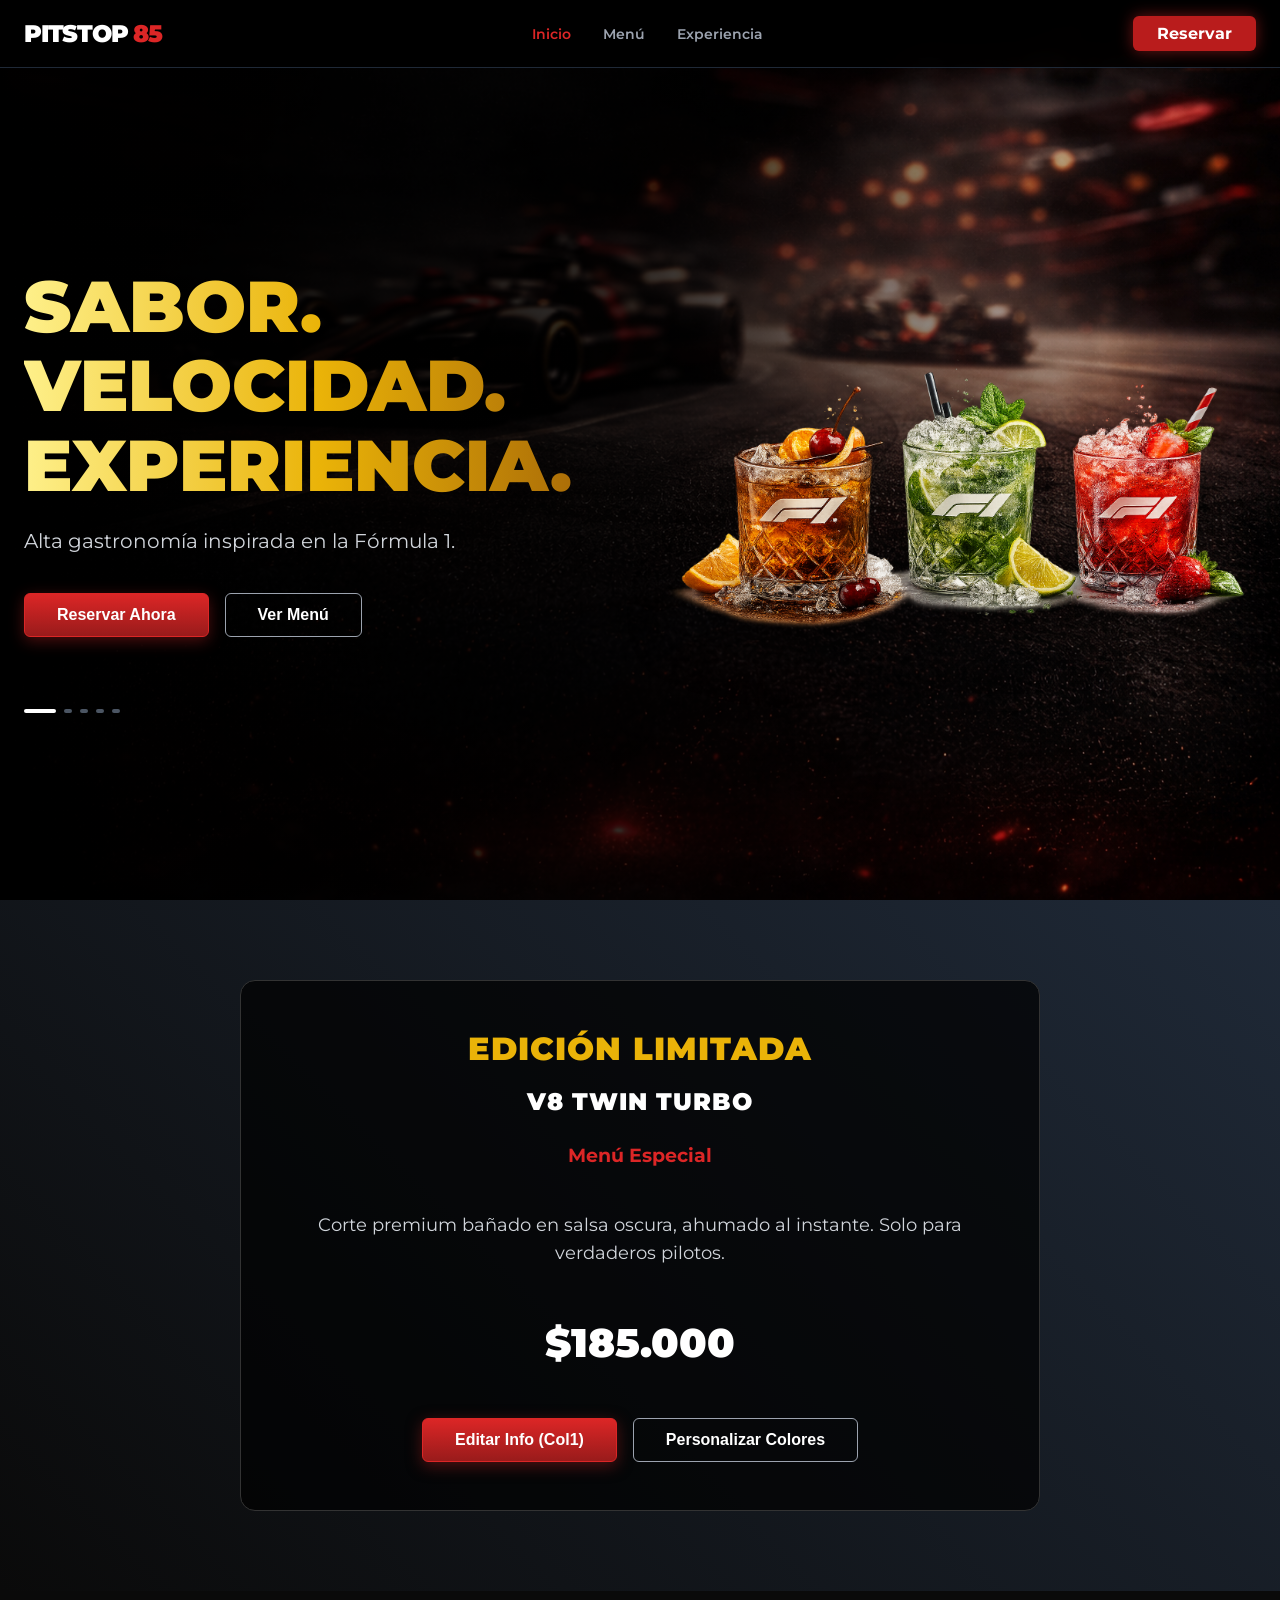
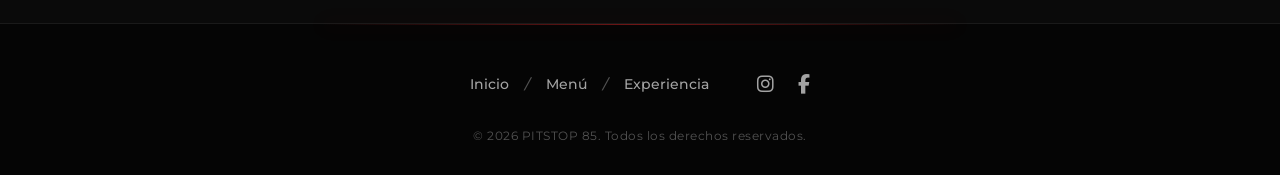
==== commit 2a5f6d79: "Add files via upload" ====
--- a/index.html
+++ b/index.html
@@ -16,8 +16,8 @@
                 <a href="index.html" style="color: inherit; text-decoration: none;">PITSTOP <span class="text-red">85</span></a>
             </div>
             <nav class="nav-links" id="nav-links">
-                <a href="index.html" class="active">a</a>
-                <a href="menu.html">prueba1</a>                
+                <a href="index.html" class="active">Inicio</a>
+                <a href="menu.html">Menú</a>                
                 <a href="experiencia.html">Experiencia</a>
             </nav>
             <div style="display: flex; align-items: center; gap: 1rem;">
@@ -88,4 +88,4 @@
 
     <script src="script.js"></script>
 </body>
-</html>
+</html>
